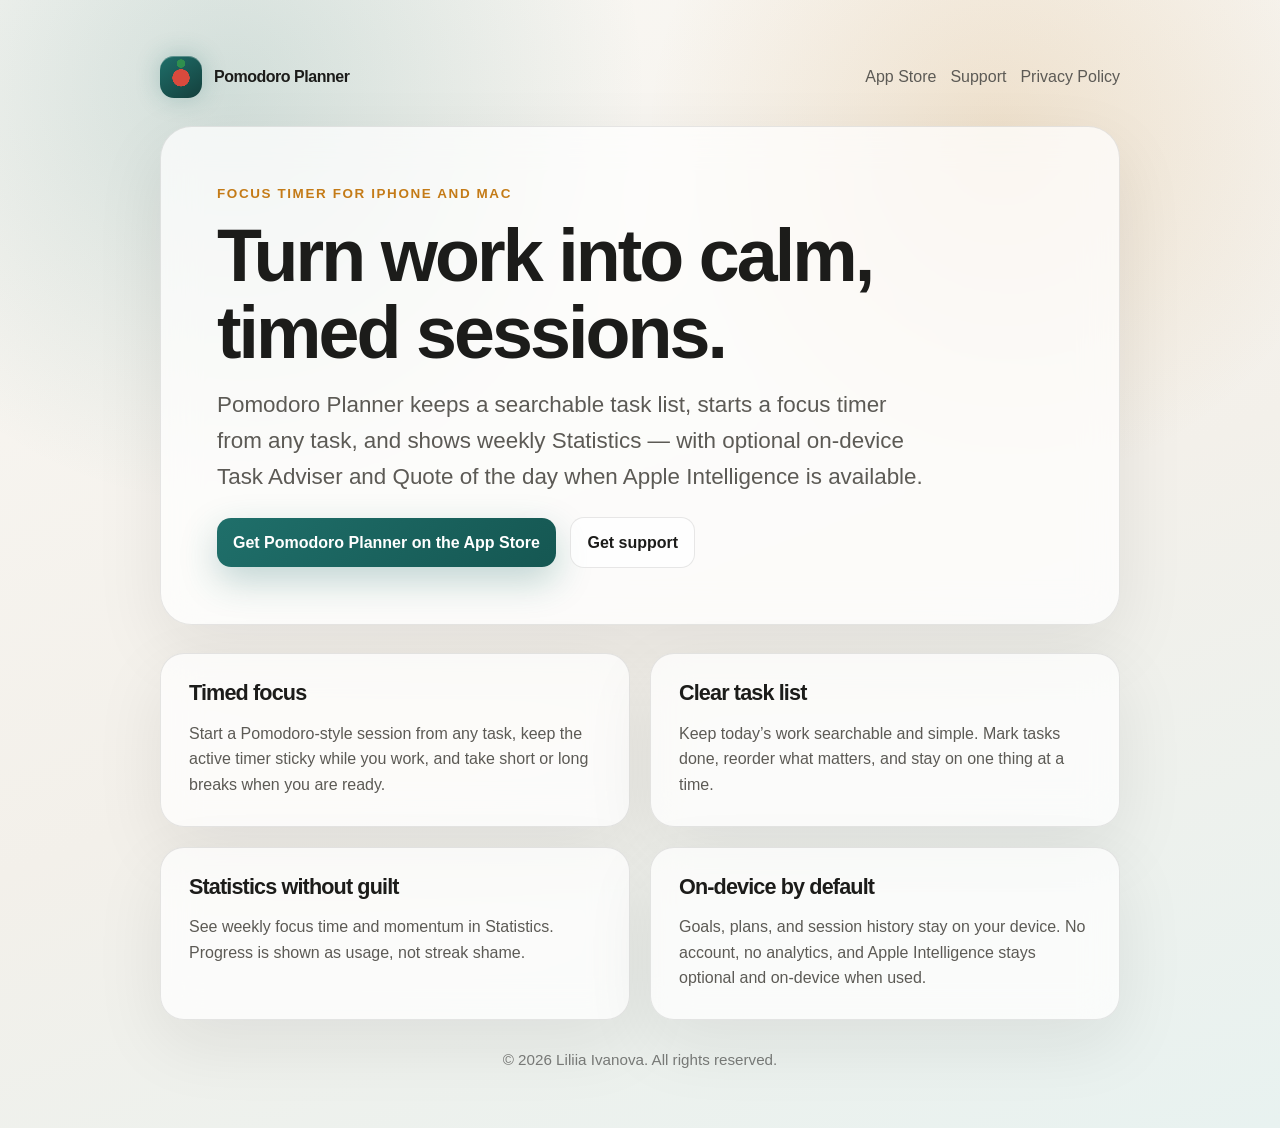
==== docs/pomodoro-planner/index.html @ 3093b446 "Nest GitHub Pages under /pomodoro-planner for branded Connect URLs. Keep the easefocus project Pages" ====
<!doctype html>
<html lang="en">
<head>
  <meta charset="utf-8">
  <meta name="viewport" content="width=device-width, initial-scale=1">
  <title>Pomodoro Planner - Timed tasks and calm focus</title>
  <meta
    name="description"
    content="Pomodoro Planner turns work into timed focus sessions with an on-device task list, Statistics, Task Adviser, and Quote of the day."
  >
  <meta name="robots" content="index, follow">
  <link rel="canonical" href="https://lilyok.github.io/easefocus/pomodoro-planner/">
  <meta property="og:type" content="website">
  <meta property="og:title" content="Pomodoro Planner - Timed tasks and calm focus">
  <meta
    property="og:description"
    content="Timed focus sessions, searchable tasks, weekly Statistics, and on-device planning — private by default."
  >
  <meta property="og:url" content="https://lilyok.github.io/easefocus/pomodoro-planner/">
  <meta name="twitter:card" content="summary">
  <link rel="stylesheet" href="./styles.css">
  <script type="application/ld+json">
    {
      "@context": "https://schema.org",
      "@type": "SoftwareApplication",
      "name": "Pomodoro Planner",
      "description": "A Pomodoro-style focus app with timed sessions, task planning, Statistics, and optional on-device Apple Intelligence.",
      "applicationCategory": "ProductivityApplication",
      "operatingSystem": "iOS, macOS",
      "downloadUrl": "https://apps.apple.com/us/app/pomodoro-planner/id1557922114",
      "sameAs": "https://apps.apple.com/us/app/pomodoro-planner/id1557922114"
    }
  </script>
</head>
<body>
  <main>
    <nav aria-label="Main navigation">
      <a class="brand" href="./">
        <span class="icon" aria-hidden="true"></span>
        <span>Pomodoro Planner</span>
      </a>
      <div class="nav-links">
        <a href="https://apps.apple.com/us/app/pomodoro-planner/id1557922114">App Store</a>
        <a href="./support/">Support</a>
        <a href="./privacy/">Privacy Policy</a>
      </div>
    </nav>

    <section class="hero">
      <p class="eyebrow">Focus timer for iPhone and Mac</p>
      <h1>Turn work into calm, timed sessions.</h1>
      <p class="lead">
        Pomodoro Planner keeps a searchable task list, starts a focus timer from
        any task, and shows weekly Statistics — with optional on-device Task Adviser
        and Quote of the day when Apple Intelligence is available.
      </p>
      <a class="button" href="https://apps.apple.com/us/app/pomodoro-planner/id1557922114">
        Get Pomodoro Planner on the App Store
      </a>
      <a class="button secondary" href="./support/">Get support</a>
    </section>

    <section class="grid" aria-label="Pomodoro Planner features">
      <div class="card">
        <h2>Timed focus</h2>
        <p>
          Start a Pomodoro-style session from any task, keep the active timer
          sticky while you work, and take short or long breaks when you are ready.
        </p>
      </div>

      <div class="card">
        <h2>Clear task list</h2>
        <p>
          Keep today’s work searchable and simple. Mark tasks done, reorder what
          matters, and stay on one thing at a time.
        </p>
      </div>

      <div class="card">
        <h2>Statistics without guilt</h2>
        <p>
          See weekly focus time and momentum in Statistics. Progress is shown as
          usage, not streak shame.
        </p>
      </div>

      <div class="card">
        <h2>On-device by default</h2>
        <p>
          Goals, plans, and session history stay on your device. No account, no
          analytics, and Apple Intelligence stays optional and on-device when used.
        </p>
      </div>
    </section>

    <footer>
      &copy; 2026 Liliia Ivanova. All rights reserved.
    </footer>
  </main>
</body>
</html>
---- docs/pomodoro-planner/styles.css ----
:root {
  color-scheme: light;
  --bg: #faf8f4;
  --card: rgba(255, 255, 255, 0.72);
  --card-border: rgba(28, 28, 26, 0.1);
  --text: #1c1c1a;
  --muted: #5c5a55;
  --accent: #1f6f6a;
  --accent-2: #c47b17;
}

* {
  box-sizing: border-box;
}

body {
  margin: 0;
  min-height: 100vh;
  font-family: -apple-system, BlinkMacSystemFont, "Segoe UI", sans-serif;
  color: var(--text);
  background:
    radial-gradient(circle at 78% 12%, rgba(196, 123, 23, 0.16), transparent 22rem),
    radial-gradient(circle at 18% 8%, rgba(31, 111, 106, 0.18), transparent 26rem),
    linear-gradient(160deg, #faf8f4, #f3f0ea 55%, #e8f2f0);
  line-height: 1.6;
}

main {
  width: min(960px, calc(100% - 40px));
  margin: 0 auto;
  padding: 56px 0;
}

nav {
  display: flex;
  justify-content: space-between;
  align-items: center;
  gap: 16px;
  margin-bottom: 28px;
}

.brand {
  display: inline-flex;
  align-items: center;
  gap: 12px;
  color: var(--text);
  font-weight: 800;
  text-decoration: none;
  letter-spacing: -0.03em;
}

.nav-links {
  display: flex;
  flex-wrap: wrap;
  gap: 14px;
}

.nav-links a {
  color: var(--muted);
  text-decoration: none;
}

.nav-links a:hover,
a {
  color: var(--accent);
}

.icon {
  width: 42px;
  height: 42px;
  border-radius: 14px;
  background:
    radial-gradient(circle at 50% 52%, #d94a3d 0 28%, transparent 29%),
    radial-gradient(circle at 50% 18%, #2f8f4e 0 10%, transparent 11%),
    linear-gradient(145deg, #1f6f6a, #143f3c);
  box-shadow:
    0 0 24px rgba(31, 111, 106, 0.28),
    inset 0 1px 0 rgba(255, 255, 255, 0.28);
}

.hero,
.card {
  border: 1px solid var(--card-border);
  background: var(--card);
  box-shadow: 0 24px 70px rgba(28, 28, 26, 0.08);
  backdrop-filter: blur(18px);
}

.hero {
  padding: 56px;
  border-radius: 32px;
}

.card {
  padding: 28px;
  border-radius: 24px;
}

h1,
h2 {
  margin: 0;
  letter-spacing: -0.04em;
  line-height: 1.05;
}

h1 {
  font-size: clamp(2.4rem, 6.5vw, 4.6rem);
}

h2 {
  margin-bottom: 12px;
  font-size: 1.35rem;
}

p,
li {
  color: var(--muted);
}

p {
  margin: 16px 0 0;
}

ul {
  margin: 16px 0 0;
  padding-left: 1.25rem;
}

.lead {
  max-width: 720px;
  font-size: clamp(1.12rem, 2.4vw, 1.4rem);
}

.grid {
  display: grid;
  grid-template-columns: repeat(2, minmax(0, 1fr));
  gap: 20px;
  margin-top: 28px;
}

.button {
  display: inline-flex;
  align-items: center;
  margin-top: 22px;
  padding: 12px 16px;
  border-radius: 14px;
  color: white;
  background: linear-gradient(135deg, var(--accent), #155752);
  text-decoration: none;
  font-weight: 700;
  box-shadow: 0 14px 36px rgba(31, 111, 106, 0.28);
}

.button + .button {
  margin-left: 10px;
}

.button.secondary {
  border: 1px solid var(--card-border);
  color: var(--text);
  background: rgba(255, 255, 255, 0.7);
  box-shadow: none;
}

.eyebrow {
  margin: 0 0 12px;
  color: var(--accent-2);
  font-size: 0.84rem;
  font-weight: 800;
  letter-spacing: 0.12em;
  text-transform: uppercase;
}

footer {
  margin-top: 28px;
  color: rgba(28, 28, 26, 0.55);
  font-size: 0.95rem;
  text-align: center;
}

@media (max-width: 720px) {
  main {
    width: min(100% - 28px, 960px);
    padding: 32px 0;
  }

  nav {
    align-items: flex-start;
    flex-direction: column;
  }

  .hero {
    padding: 32px;
    border-radius: 26px;
  }

  .grid {
    grid-template-columns: 1fr;
  }

  .button + .button {
    margin-left: 0;
  }
}
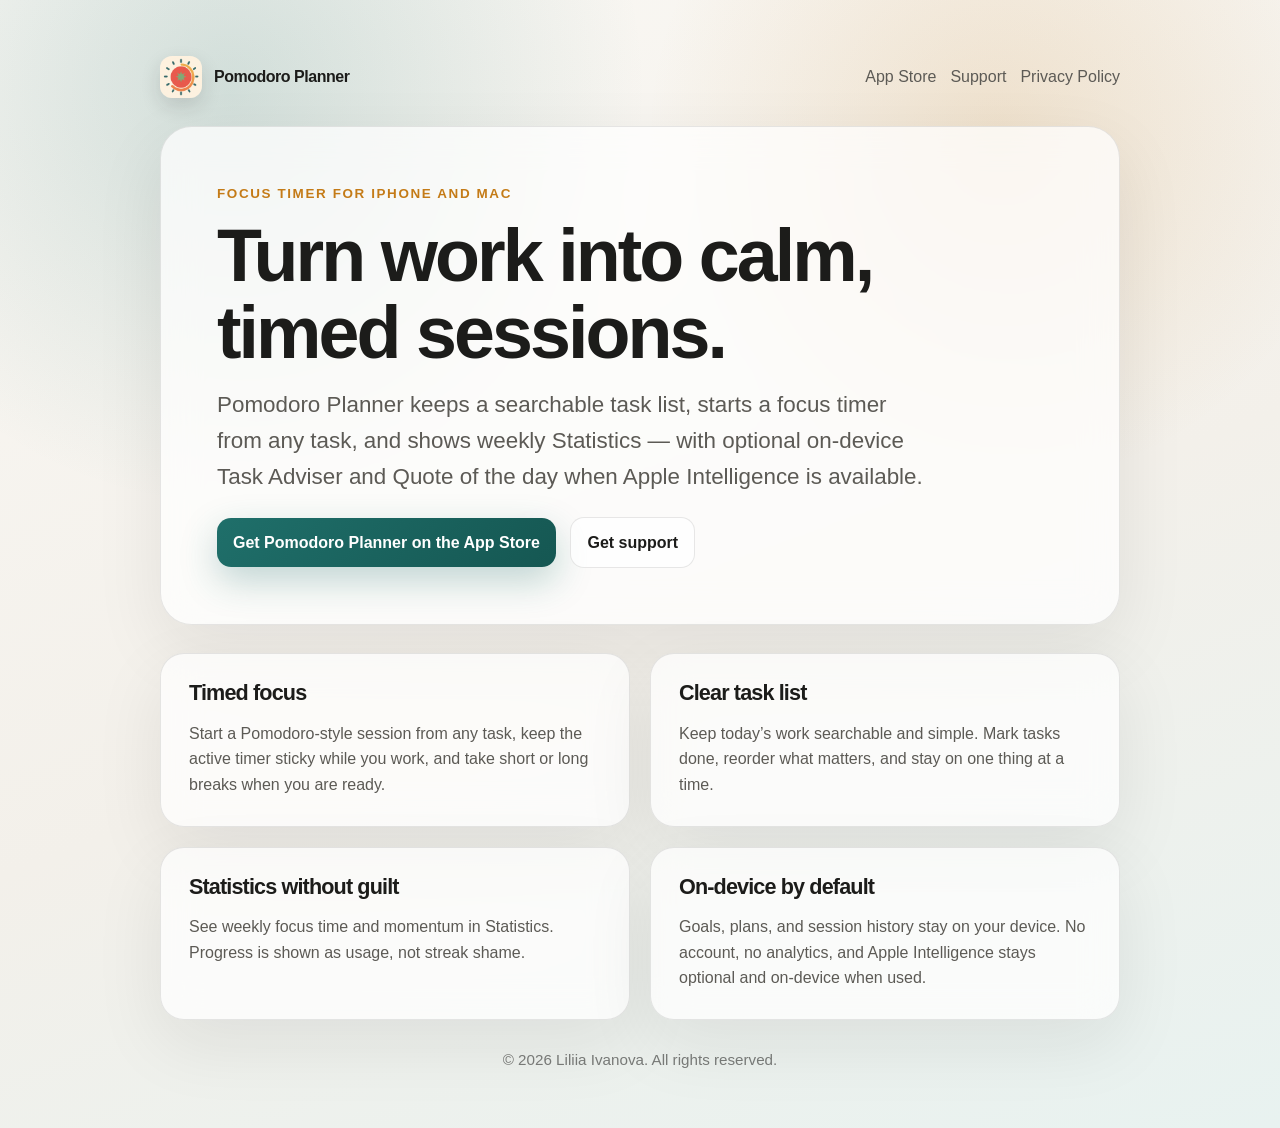
==== commit 98cfc896: "Use the App Store icon on Pages and drop unused Google search privacy copy. Point support and privac" ====
--- a/docs/pomodoro-planner/index.html
+++ b/docs/pomodoro-planner/index.html
@@ -18,6 +18,9 @@
   >
   <meta property="og:url" content="https://lilyok.github.io/easefocus/pomodoro-planner/">
   <meta name="twitter:card" content="summary">
+  <meta property="og:image" content="https://lilyok.github.io/easefocus/pomodoro-planner/app-icon.png">
+  <link rel="icon" href="./favicon.png" type="image/png">
+  <link rel="apple-touch-icon" href="./app-icon.png">
   <link rel="stylesheet" href="./styles.css">
   <script type="application/ld+json">
     {
@@ -36,7 +39,7 @@
   <main>
     <nav aria-label="Main navigation">
       <a class="brand" href="./">
-        <span class="icon" aria-hidden="true"></span>
+        <img class="icon" src="./app-icon.png" width="42" height="42" alt="">
         <span>Pomodoro Planner</span>
       </a>
       <div class="nav-links">
--- a/docs/pomodoro-planner/styles.css
+++ b/docs/pomodoro-planner/styles.css
@@ -66,16 +66,12 @@
 }
 
 .icon {
+  display: block;
   width: 42px;
   height: 42px;
-  border-radius: 14px;
-  background:
-    radial-gradient(circle at 50% 52%, #d94a3d 0 28%, transparent 29%),
-    radial-gradient(circle at 50% 18%, #2f8f4e 0 10%, transparent 11%),
-    linear-gradient(145deg, #1f6f6a, #143f3c);
-  box-shadow:
-    0 0 24px rgba(31, 111, 106, 0.28),
-    inset 0 1px 0 rgba(255, 255, 255, 0.28);
+  border-radius: 12px;
+  object-fit: cover;
+  box-shadow: 0 8px 20px rgba(28, 28, 26, 0.14);
 }
 
 .hero,
